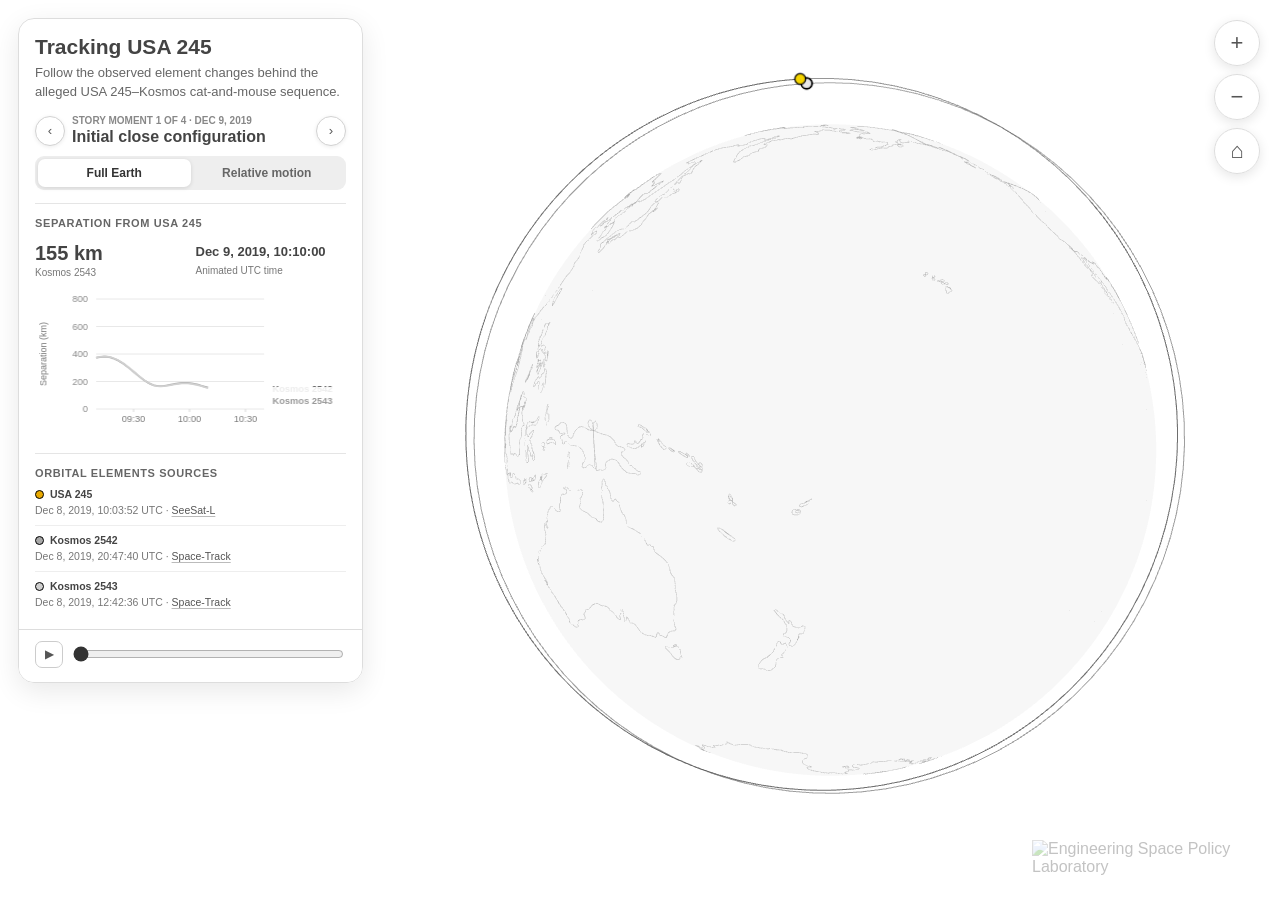
==== Viz/index.html @ 589b00b0 "Initial commit: TLE processing code and orbital visualization" ====
<!DOCTYPE html>
<html lang="en">
<head>
  <meta charset="UTF-8">
  <meta name="viewport" content="width=device-width, initial-scale=1">
  <title>USA 245 proximity operations — orbital storyboard</title>
  <link rel="stylesheet" href="style.css">
</head>
<body>
  <aside id="ui">
    <h1>Tracking USA 245</h1>
    <p class="introText">Follow the observed element changes behind the alleged USA 245–Kosmos cat-and-mouse sequence.</p>

    <section class="panelSection">
      <div class="storyNav">
        <button id="prevEncounter" class="storyArrow" title="Previous storyboard moment">‹</button>
        <div class="storyHeading"><div id="encounterCount" class="momentCount">Story moment —</div><div id="encounterTitle" class="dateDisplay">—</div></div>
        <button id="nextEncounter" class="storyArrow" title="Next storyboard moment">›</button>
      </div>
      <div class="viewSwitch" aria-label="Camera view">
        <button id="orbitView" class="viewSwitchOption activeViewSwitch">Full Earth</button>
        <button id="relativeView" class="viewSwitchOption">Relative motion</button>
      </div>
    </section>

    <hr>

    <section class="panelSection">
      <div class="sectionTitle">Separation from USA 245</div>
      <div class="statsGrid">
        <div id="rangeBlock" class="statBlock rangeBlock"><div id="rangeStat" class="statNumber">—</div><div id="rangeLabel" class="statLabel">—</div></div>
        <div class="statBlock"><div id="timeDisplay" class="statNumber small">—</div><div class="statLabel">Animated UTC time</div></div>
      </div>
      <canvas id="separationChart" width="300" height="150" aria-label="Separation distance history"></canvas>
    </section>

    <hr>

    <section class="panelSection">
      <div class="sectionTitle">Orbital Elements Sources</div>
      <div id="provenance"></div>
    </section>

    <section class="playbackSection">
      <button id="playBtn" class="miniControl" title="Play / pause"><span class="playIcon">▶</span></button>
      <input id="timelineSlider" type="range" min="0" value="0" step="1">
    </section>
  </aside>

  <div id="cameraControls">
    <button id="zoomInBtn" class="cameraBtn" title="Zoom in">+</button>
    <button id="zoomOutBtn" class="cameraBtn" title="Zoom out">−</button>
    <button id="resetBtn" class="cameraBtn" title="Reset view">⌂</button>
  </div>
  <div id="brand"><img src="../../assets/ESPL.png" alt="Engineering Space Policy Laboratory"></div>

  <script type="importmap">{"imports":{"three":"./vendor/three/three.module.js","three/addons/":"./vendor/three/addons/","topojson-client":"./vendor/topojson/topojson-client.js"}}</script>
  <script type="module" src="app.js"></script>
</body>
</html>
---- Viz/style.css ----
:root { --gold:#eaaa00; --ink:#444; --muted:#777; --line:#ddd; --panel:rgba(255,255,255,.94); }
* { box-sizing:border-box; }
html, body { margin:0; width:100%; height:100%; overflow:hidden; font-family:-apple-system,BlinkMacSystemFont,"Segoe UI",sans-serif; color:var(--ink); background:#fff; }
canvas { display:block; }
.sceneCanvas { position:fixed; top:0; }
#ui { position:fixed; z-index:10; top:18px; left:18px; width:345px; max-height:calc(100vh - 36px); overflow:auto; padding:16px; border:1px solid var(--line); border-radius:16px; background:var(--panel); box-shadow:0 8px 28px rgba(0,0,0,.09); backdrop-filter:blur(12px); }
h1 { margin:0 0 5px; font-size:21px; line-height:1.15; font-weight:800; }
.introText { margin:0 0 14px; color:#666; font-size:13px; line-height:1.42; }
.panelSection { margin:11px 0; }
hr { border:0; border-top:1px solid #e5e5e5; margin:13px 0; }
.eyebrow, .sectionTitle { margin-bottom:7px; color:#666; font-size:11px; line-height:1.2; font-weight:700; text-transform:uppercase; letter-spacing:.055em; }
.momentCount { color:#888; font-size:10px; font-weight:700; text-transform:uppercase; }
.dateDisplay { margin-top:2px; font-size:16px; font-weight:750; }
.storyNav { display:grid; grid-template-columns:30px 1fr 30px; align-items:center; gap:7px; margin-top:2px; }
.storyHeading { min-width:0; }
.storyArrow { width:30px; height:30px; padding:0; border:1px solid #d2d2d2; border-radius:50%; color:#555; background:#fff; box-shadow:0 1px 4px rgba(0,0,0,.08); font:500 22px/26px inherit; cursor:pointer; }
.storyArrow:hover { background:#f7f7f7; }
.momentPosted { margin-top:2px; color:#888; font-size:10.5px; }
label { display:block; margin:0 0 5px; font-size:12px; font-weight:600; }
select { width:100%; height:34px; padding:0 9px; border:1px solid #ccc; border-radius:8px; color:#444; background:#fff; font:inherit; font-size:13px; }
.viewSwitch { display:flex; margin-top:10px; padding:3px; border-radius:9px; background:#eee; }
.viewSwitchOption { flex:1; height:28px; border:0; border-radius:7px; color:#666; background:transparent; font:inherit; font-size:12px; font-weight:650; cursor:pointer; }
.activeViewSwitch { color:#333; background:#fff; box-shadow:0 1px 4px rgba(0,0,0,.12); }
.legendRow { display:grid; grid-template-columns:25px 1fr auto; align-items:center; min-height:28px; gap:7px; font-size:12px; }
.legendLine { display:block; width:22px; height:3px; border-radius:2px; background:#eaaa00; border:1px solid #000; }
.legendLine.k2542 { background:#a9a9a9; }
.legendLine.k2543 { background:#d0d0d0; }
.sourceBadge { padding:3px 6px; border:1px solid #d5d5d5; border-radius:999px; color:#666; background:#f6f6f6; font-size:10px; font-weight:700; }
.sourceBadge.seesat { border-color:#aaa; color:#333; background:#fff; }
.statsGrid { display:grid; grid-template-columns:1fr 1fr; gap:10px; margin-top:12px; }
.rangeBlock.isDistant .statNumber { color:#aaa; font-weight:650; }
.statBlock { min-width:0; }
.statNumber { color:#444; font-size:20px; line-height:1.1; font-weight:800; font-variant-numeric:tabular-nums; }
.statNumber.gold { color:#a87400; }
.statNumber.small { font-size:13px; line-height:1.5; }
.statLabel { margin-top:3px; color:#777; font-size:10px; line-height:1.25; }
#separationChart { width:100%; height:150px; margin-top:10px; }
.methodNote { margin:9px 0 0; color:#888; font-size:10px; line-height:1.35; }
.sourceRecord { padding:7px 0; border-top:1px solid #eee; font-size:10.5px; line-height:1.38; }
.sourceRecord:first-child { border-top:0; padding-top:0; }
.recordHead { display:flex; align-items:center; gap:6px; font-weight:750; }
.recordMeta { margin-top:2px; color:#777; font-variant-numeric:tabular-nums; white-space:normal; overflow-wrap:anywhere; }
.sourceDot { flex:0 0 auto; width:9px; height:9px; border:1px solid #000; border-radius:50%; }
.sourceDot.usa245 { background:#eaaa00; }
.sourceDot.kosmos2542 { background:#a9a9a9; }
.sourceDot.kosmos2543 { background:#d0d0d0; }
.recordMeta a { color:#555; text-decoration:underline; text-decoration-color:#bbb; text-underline-offset:2px; }
.ageWarning { color:#9b6d00; }
.playbackSection { position:sticky; bottom:-16px; display:flex; align-items:center; gap:8px; margin:12px -16px -16px; padding:11px 16px 14px; border-top:1px solid #ddd; background:rgba(255,255,255,.97); }
#timelineSlider { flex:1; min-width:0; accent-color:#333; }
.miniControl { height:27px; min-width:28px; padding:0 7px; border:1px solid #ccc; border-radius:7px; color:#555; background:#fff; font:inherit; font-size:11px; font-weight:700; cursor:pointer; }
.speedMiniGroup { display:flex; gap:3px; }
.activeSpeed { color:#fff; border-color:#555; background:#555; }
#cameraControls { position:fixed; z-index:10; top:20px; right:20px; display:flex; flex-direction:column; gap:8px; }
.cameraBtn { width:46px; height:46px; border:1px solid #ddd; border-radius:50%; color:#555; background:rgba(255,255,255,.94); box-shadow:0 3px 12px rgba(0,0,0,.1); font-size:22px; cursor:pointer; }
#brand { position:fixed; right:28px; bottom:24px; width:220px; opacity:.32; }
#brand img { display:block; width:100%; height:auto; }
@media (max-width:760px) { #ui { width:calc(100vw - 36px); max-height:52vh; } #brand { display:none; } }
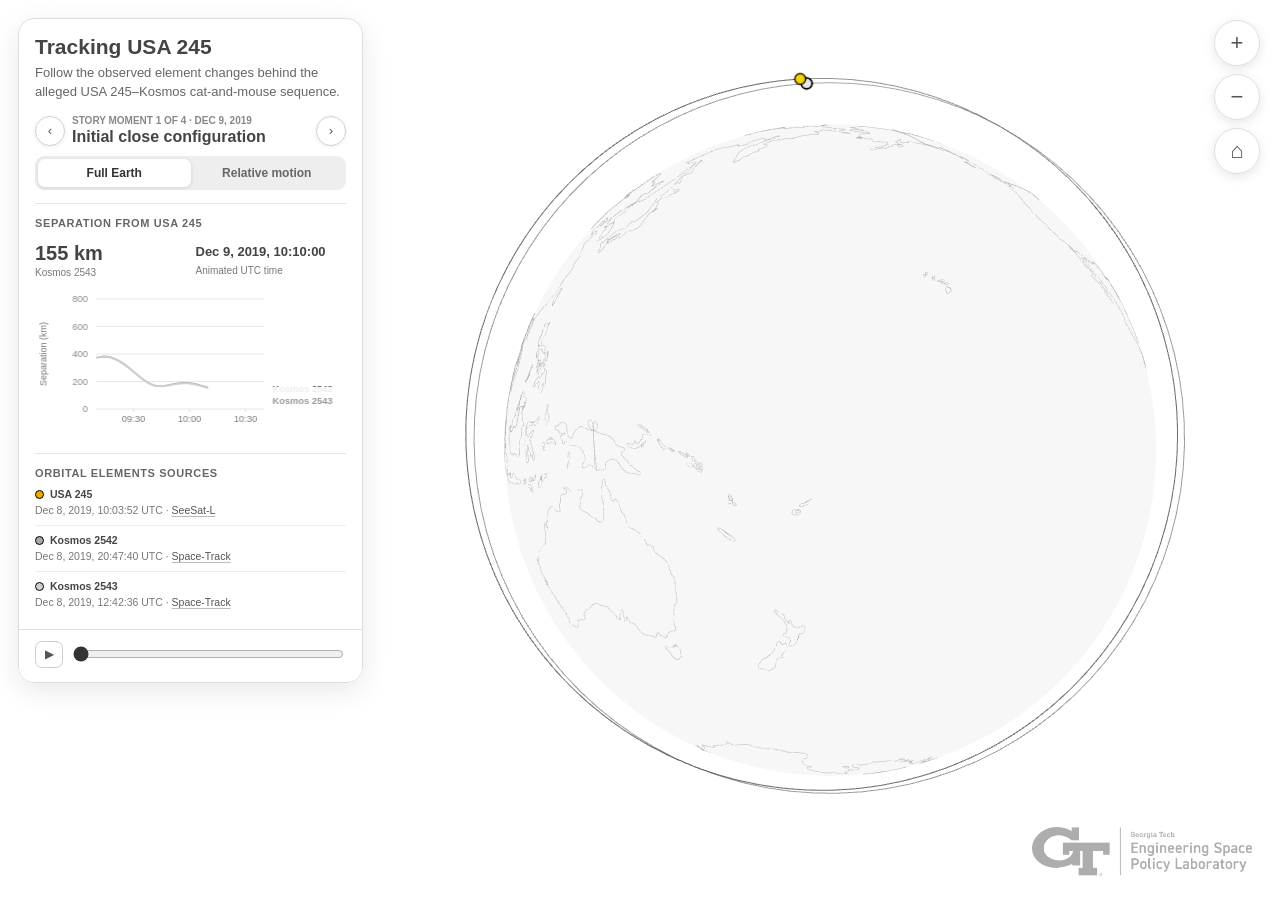
==== commit 07972481: "Add top-level README and GitHub Pages entry point; fix logo path" ====
--- a/Viz/index.html
+++ b/Viz/index.html
@@ -52,7 +52,7 @@
     <button id="zoomOutBtn" class="cameraBtn" title="Zoom out">−</button>
     <button id="resetBtn" class="cameraBtn" title="Reset view">⌂</button>
   </div>
-  <div id="brand"><img src="../../assets/ESPL.png" alt="Engineering Space Policy Laboratory"></div>
+  <div id="brand"><img src="assets/ESPL.png" alt="Engineering Space Policy Laboratory"></div>
 
   <script type="importmap">{"imports":{"three":"./vendor/three/three.module.js","three/addons/":"./vendor/three/addons/","topojson-client":"./vendor/topojson/topojson-client.js"}}</script>
   <script type="module" src="app.js"></script>
